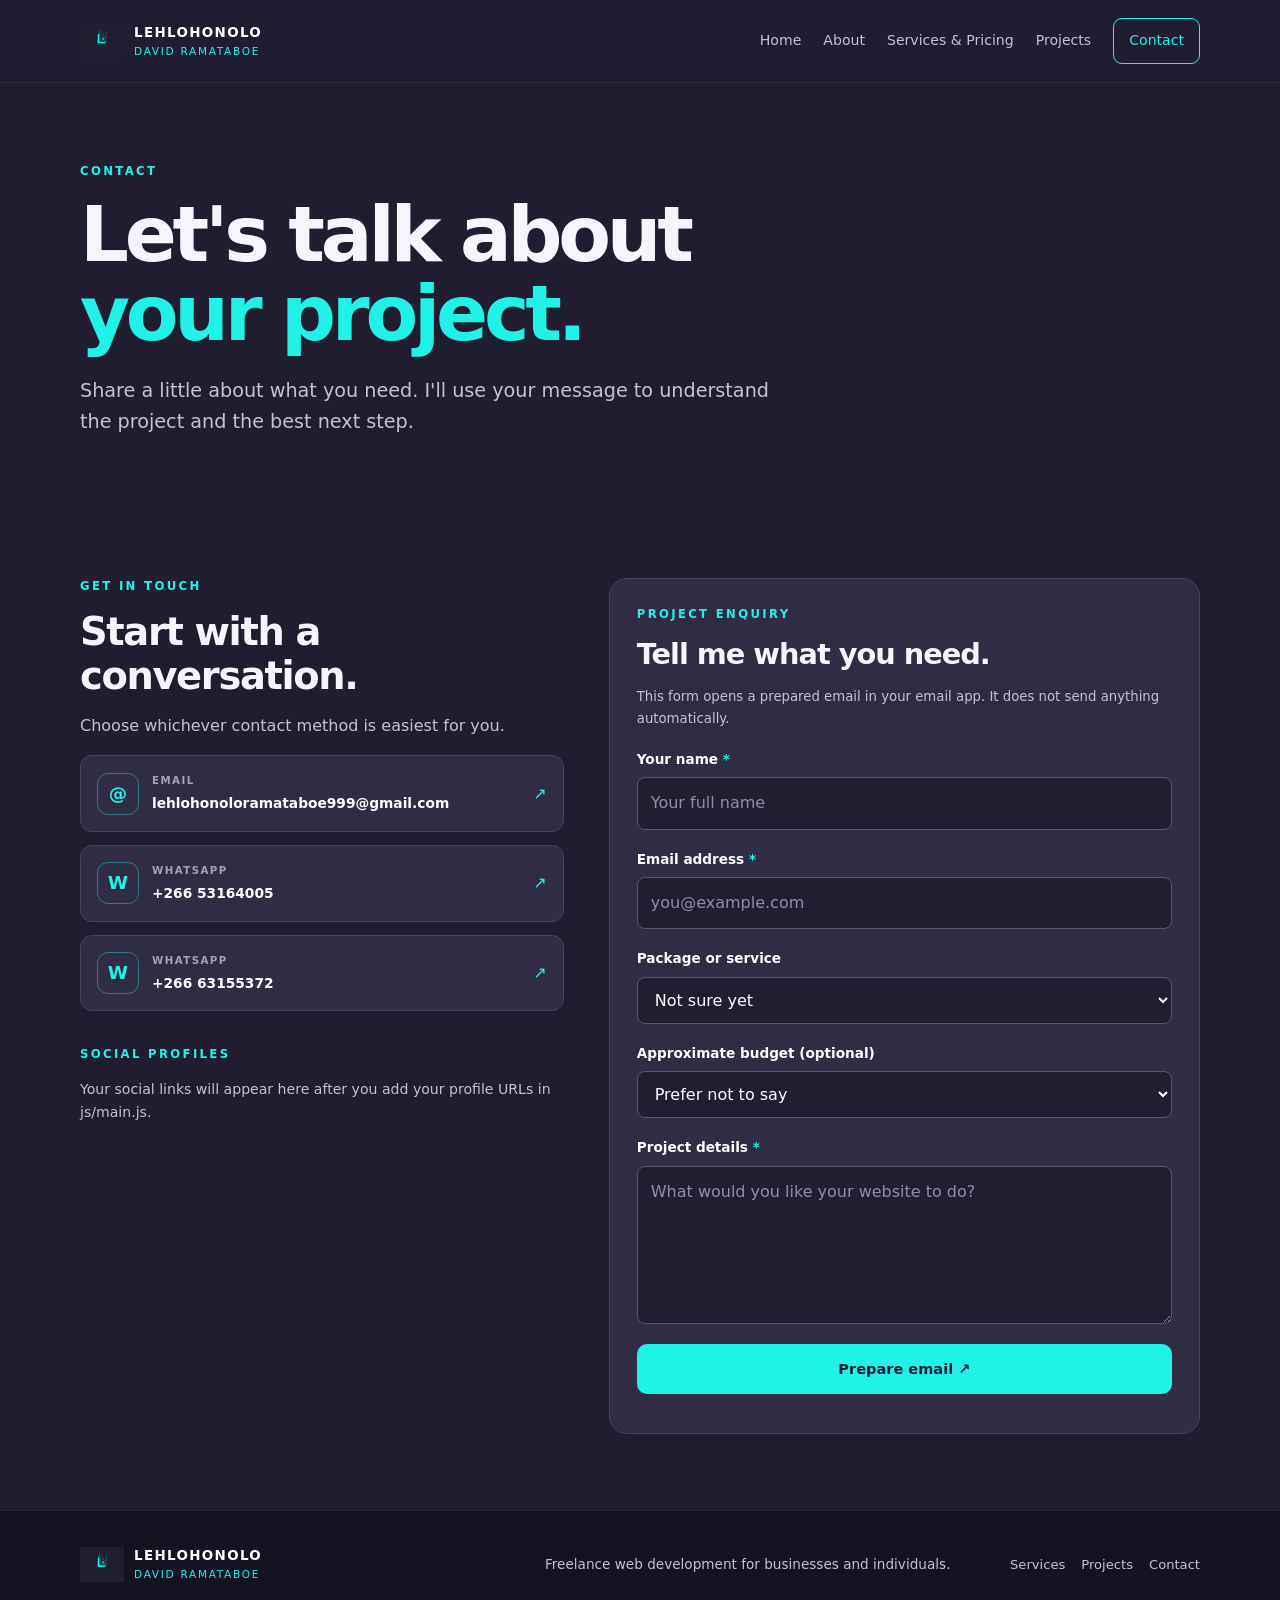
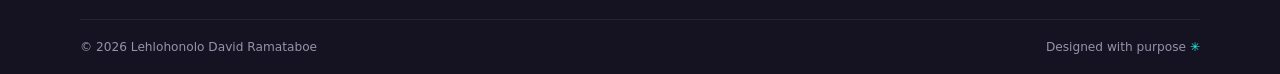
==== contact.html @ cb974753 "Add files via upload" ====
<!doctype html>
<html lang="en">
<head>
  <meta charset="utf-8"><meta name="viewport" content="width=device-width, initial-scale=1">
  <meta name="description" content="Contact Lehlohonolo David Ramataboe about a freelance website project.">
  <meta name="theme-color" content="#201D31">
  <title>Contact | Lehlohonolo David Ramataboe</title>
  <link rel="stylesheet" href="css/style.css"><script src="js/main.js" defer></script>
</head>
<body>
  <a class="skip-link" href="#main">Skip to content</a>
  <header class="site-header"><div class="container nav-wrap">
    <a class="brand" href="index.html" aria-label="Lehlohonolo David Ramataboe home"><img class="brand-logo" src="assets/logo.png" alt="" onerror="this.style.display='none'; this.nextElementSibling.style.display='grid'"><span class="logo-fallback" aria-hidden="true">L</span><span class="brand-name"><strong>LEHLOHONOLO</strong><span>DAVID RAMATABOE</span></span></a>
    <button class="menu-toggle" type="button" aria-expanded="false" aria-controls="primary-nav" aria-label="Open navigation"><span></span><span></span><span></span></button>
    <nav class="primary-nav" id="primary-nav" aria-label="Main navigation"><a href="index.html">Home</a><a href="about.html">About</a><a href="services.html">Services &amp; Pricing</a><a href="projects.html">Projects</a><a class="nav-cta" href="contact.html" aria-current="page">Contact</a></nav>
  </div></header>
  <main id="main">
    <section class="page-hero container"><p class="eyebrow">CONTACT</p><h1>Let's talk about<br><span class="accent">your project.</span></h1><p class="hero-lede">Share a little about what you need. I'll use your message to understand the project and the best next step.</p></section>
    <section class="section container contact-layout">
      <div class="contact-details"><p class="eyebrow">GET IN TOUCH</p><h2>Start with a conversation.</h2><p>Choose whichever contact method is easiest for you.</p>
        <a class="contact-method" href="mailto:lehlohonoloramataboe999@gmail.com"><span class="contact-icon">@</span><span><small>EMAIL</small><strong>lehlohonoloramataboe999@gmail.com</strong></span><span class="contact-arrow">↗</span></a>
        <a class="contact-method" href="https://wa.me/26653164005" target="_blank" rel="noopener noreferrer"><span class="contact-icon">W</span><span><small>WHATSAPP</small><strong>+266 53164005</strong></span><span class="contact-arrow">↗</span></a>
        <a class="contact-method" href="https://wa.me/26663155372" target="_blank" rel="noopener noreferrer"><span class="contact-icon">W</span><span><small>WHATSAPP</small><strong>+266 63155372</strong></span><span class="contact-arrow">↗</span></a>
        <div class="social-block"><p class="eyebrow">SOCIAL PROFILES</p><p>Add your profile URLs in <code>js/main.js</code> when ready. Social links will appear here once configured.</p><div class="social-links" data-social-links></div></div>
      </div>
      <form class="contact-form panel" id="contact-form">
        <p class="eyebrow">PROJECT ENQUIRY</p><h2>Tell me what you need.</h2>
        <p class="form-note">This form opens a prepared email in your email app. It does not send anything automatically.</p>
        <label for="name">Your name <span>*</span></label><input id="name" name="name" autocomplete="name" required placeholder="Your full name">
        <label for="email">Email address <span>*</span></label><input id="email" name="email" type="email" autocomplete="email" required placeholder="you@example.com">
        <label for="package">Package or service</label><select id="package" name="package"><option value="Not sure yet">Not sure yet</option><option value="Starter — R1,500">Starter — R1,500</option><option value="Business — R3,500">Business — R3,500</option><option value="Professional — R4,500">Professional — R4,500</option><option value="Website updates or maintenance">Website updates or maintenance</option><option value="Other / custom project">Other / custom project</option></select>
        <label for="budget">Approximate budget (optional)</label><select id="budget" name="budget"><option value="Not specified">Prefer not to say</option><option>Under R1,500</option><option>R1,500–R3,500</option><option>R3,500–R5,000</option><option>R5,000+</option></select>
        <label for="message">Project details <span>*</span></label><textarea id="message" name="message" rows="5" required placeholder="What would you like your website to do?"></textarea>
        <button class="button button-primary button-full" type="submit">Prepare email ↗</button><p class="form-feedback" id="form-feedback" role="status" aria-live="polite"></p>
      </form>
    </section>
  </main>
  <footer class="site-footer"><div class="container footer-main"><a class="brand footer-brand" href="index.html"><img class="brand-logo" src="assets/logo.png" alt="" onerror="this.style.display='none'; this.nextElementSibling.style.display='grid'"><span class="logo-fallback" aria-hidden="true">L</span><span class="brand-name"><strong>LEHLOHONOLO</strong><span>DAVID RAMATABOE</span></span></a><p>Freelance web development for businesses and individuals.</p><div class="footer-links"><a href="services.html">Services</a><a href="projects.html">Projects</a><a href="contact.html">Contact</a></div></div><div class="container footer-bottom"><span>© <span data-year></span> Lehlohonolo David Ramataboe</span><span>Designed with purpose <b>✳</b></span></div></footer>
</body></html>
---- css/style.css ----
:root {
  --navy: #201D31;
  --navy-deep: #171525;
  --turquoise: #20F2E8;
  --white: #FFFFFF;
  --muted: #C4C2D2;
  --panel: #302C43;
  --line: #48435D;
  --text-dark: #F6F5FB;
  --radius: 18px;
  --container: 1120px;
}
* { box-sizing: border-box; }
html { scroll-behavior: smooth; }
body { margin: 0; background: var(--navy); color: var(--text-dark); font-family: Inter, ui-sans-serif, system-ui, -apple-system, BlinkMacSystemFont, "Segoe UI", sans-serif; line-height: 1.65; }
img { display: block; max-width: 100%; }
a { color: inherit; text-decoration: none; }
button, input, select, textarea { font: inherit; }
button, a, input, select, textarea { -webkit-tap-highlight-color: transparent; }
:focus-visible { outline: 3px solid var(--turquoise); outline-offset: 4px; }
::selection { background: var(--turquoise); color: var(--navy); }
.container { width: min(var(--container), calc(100% - 40px)); margin-inline: auto; }
.skip-link { position: absolute; left: 12px; top: -60px; z-index: 1000; padding: 10px 14px; background: var(--turquoise); color: var(--navy); border-radius: 8px; font-weight: 700; }
.skip-link:focus { top: 12px; }
.site-header { position: sticky; top: 0; z-index: 100; background: rgba(32,29,49,.94); border-bottom: 1px solid rgba(255,255,255,.07); backdrop-filter: blur(14px); }
.nav-wrap { min-height: 82px; display: flex; align-items: center; justify-content: space-between; gap: 20px; }
.brand { display: inline-flex; align-items: center; gap: 10px; min-width: 0; }
.brand-logo { width: 44px; height: 44px; object-fit: contain; }
.logo-fallback { display: none; place-items: center; width: 44px; height: 44px; border: 2px solid var(--turquoise); color: var(--turquoise); border-radius: 12px; font-size: 28px; font-weight: 800; line-height: 1; }
.brand-name { display: flex; flex-direction: column; line-height: 1.2; letter-spacing: .09em; font-size: .78rem; }
.brand-name strong { font-size: .84rem; color: var(--white); letter-spacing: .1em; }
.brand-name span { margin-top: 4px; color: var(--turquoise); font-size: .66rem; letter-spacing: .16em; }
.primary-nav { display: flex; align-items: center; gap: 22px; }
.primary-nav a { color: var(--muted); font-size: .88rem; transition: color .2s ease; }
.primary-nav a:hover, .primary-nav a[aria-current="page"] { color: var(--turquoise); }
.primary-nav .nav-cta { padding: 10px 15px; border: 1px solid var(--turquoise); border-radius: 9px; color: var(--turquoise); }
.primary-nav .nav-cta:hover { background: var(--turquoise); color: var(--navy); }
.menu-toggle { display: none; background: transparent; border: 1px solid var(--line); color: var(--white); border-radius: 10px; width: 44px; height: 44px; padding: 11px; cursor: pointer; }
.menu-toggle span { display: block; height: 2px; background: var(--turquoise); margin: 4px 0; transition: transform .2s ease; }
.hero { min-height: 570px; padding-block: 82px 90px; display: grid; grid-template-columns: 1.15fr .85fr; align-items: center; gap: 50px; }
.hero-copy { max-width: 660px; }
.eyebrow { margin: 0 0 14px; color: var(--turquoise); font-size: .73rem; font-weight: 800; letter-spacing: .2em; line-height: 1.5; }
.status-dot { display: inline-block; width: 7px; height: 7px; margin: 0 7px 1px 0; background: var(--turquoise); border-radius: 50%; box-shadow: 0 0 14px rgba(32,242,232,.7); }
h1, h2, h3, p { margin-top: 0; }
h1 { margin-bottom: 22px; font-size: clamp(2.6rem, 6vw, 5rem); letter-spacing: -.055em; line-height: 1.03; }
h2 { margin-bottom: 15px; font-size: clamp(1.8rem, 3vw, 2.8rem); letter-spacing: -.035em; line-height: 1.15; }
h3 { margin-bottom: 10px; font-size: 1.2rem; line-height: 1.3; }
.accent { color: var(--turquoise); }
.hero-lede { max-width: 610px; color: var(--muted); font-size: clamp(1.05rem, 2vw, 1.2rem); }
.button-row { display: flex; flex-wrap: wrap; gap: 12px; margin-top: 28px; }
.button { display: inline-flex; justify-content: center; align-items: center; gap: 12px; min-height: 48px; padding: 12px 18px; border: 1px solid transparent; border-radius: 10px; font-weight: 750; font-size: .91rem; cursor: pointer; transition: transform .2s ease, background .2s ease, border-color .2s ease; }
.button:hover { transform: translateY(-2px); }
.button-primary { background: var(--turquoise); color: var(--navy); }
.button-primary:hover { background: #70FFF8; }
.button-outline { border-color: var(--line); color: var(--white); background: transparent; }
.button-outline:hover { border-color: var(--turquoise); color: var(--turquoise); }
.button-full { width: 100%; }
.hero-note { margin: 22px 0 0; color: #9692AC; font-size: .83rem; }
.hero-art { position: relative; min-height: 350px; display: grid; place-items: center; overflow: hidden; border: 1px solid rgba(32,242,232,.25); border-radius: 28px; background: radial-gradient(circle at 50% 45%, rgba(32,242,232,.11), transparent 46%), linear-gradient(145deg, rgba(48,44,67,.92), rgba(23,21,37,.75)); }
.hero-art::before, .hero-art::after { content: ""; position: absolute; width: 150px; height: 150px; border: 1px solid rgba(32,242,232,.35); transform: rotate(45deg); }
.hero-art::before { top: -95px; right: -45px; }
.hero-art::after { bottom: -105px; left: -55px; }
.orbit { position: absolute; border: 1px solid rgba(32,242,232,.25); border-radius: 50%; }
.orbit-one { width: 230px; height: 230px; }
.orbit-two { width: 290px; height: 290px; border-style: dashed; }
.hero-monogram { position: relative; display: grid; place-items: center; width: 142px; height: 142px; border: 2px solid var(--turquoise); border-radius: 35px 10px 35px 10px; color: var(--turquoise); font-size: 6rem; font-weight: 850; line-height: 1; box-shadow: 0 0 45px rgba(32,242,232,.1), inset 0 0 35px rgba(32,242,232,.08); }
.hero-monogram span { position: absolute; top: 8px; right: 10px; font-size: 1.6rem; }
.circuit { position: absolute; background: var(--turquoise); opacity: .8; }
.circuit-a { top: 18%; left: 22%; width: 1px; height: 50px; }
.circuit-a::before, .circuit-b::before, .circuit-c::before { content: ""; position: absolute; width: 7px; height: 7px; border-radius: 50%; background: var(--turquoise); }
.circuit-a::before { top: -3px; left: -3px; }
.circuit-b { right: 20%; bottom: 24%; width: 1px; height: 62px; }
.circuit-b::before { top: -3px; left: -3px; }
.circuit-c { right: 24%; top: 22%; width: 45px; height: 1px; }
.circuit-c::before { top: -3px; right: -3px; }
.art-label { position: absolute; bottom: 22px; color: #A7A3BC; font-size: .62rem; letter-spacing: .22em; }
.section { padding-block: 76px; }
.section-muted { background: var(--navy-deep); border-block: 1px solid rgba(255,255,255,.045); }
.section-heading { max-width: 690px; margin-bottom: 34px;}
.section-heading > p:not(.eyebrow) { color: var(--muted); }
.split-heading { display: flex; align-items: end; justify-content: space-between; gap: 20px; max-width: none; }
.card-grid { display: grid; gap: 18px; }
.card-grid.three { grid-template-columns: repeat(3, minmax(0,1fr)); }
.feature-card { position: relative; padding: 27px; background: var(--panel); border: 1px solid rgba(255,255,255,.07); border-radius: var(--radius); }
.card-index { position: absolute; top: 22px; right: 23px; color: #77728E; font-size: .75rem; letter-spacing: .12em; }
.icon-box { display: grid; place-items: center; width: 48px; height: 48px; margin-bottom: 24px; border: 1px solid rgba(32,242,232,.45); border-radius: 13px; color: var(--turquoise); font-size: 1.65rem; }
.feature-card p { color: var(--muted); font-size: .93rem; }
.text-link { display: inline-flex; gap: 8px; color: var(--turquoise); font-size: .88rem; font-weight: 700; }
.text-link:hover { text-decoration: underline; text-underline-offset: 4px; }
.project-preview { display: grid; grid-template-columns: 1fr 1fr; overflow: hidden; border: 1px solid var(--line); border-radius: var(--radius); background: var(--panel); }
.project-placeholder { min-height: 300px; display: flex; flex-direction: column; justify-content: center; align-items: center; gap: 15px; background: radial-gradient(circle, rgba(32,242,232,.1), transparent 60%), #242036; color: #9A96AF; font-size: .67rem; letter-spacing: .2em; }
.placeholder-mark { display: grid; place-items: center; width: 100px; height: 100px; border: 2px solid var(--turquoise); border-radius: 24px 8px 24px 8px; color: var(--turquoise); font-size: 4rem; font-weight: 800; }
.placeholder-mark span { font-size: 1rem; }
.project-info { align-self: center; padding: 35px; }
.project-info p:not(.eyebrow) { color: var(--muted); }
.cta-section { display: flex; justify-content: space-between; align-items: center; gap: 24px; padding-block: 75px; }
.cta-section h2 { margin-bottom: 10px; }
.cta-section p:not(.eyebrow) { margin-bottom: 0; color: var(--muted); }
.site-footer { background: #151322; border-top: 1px solid rgba(255,255,255,.07); }
.footer-main { display: grid; grid-template-columns: 1fr 1fr auto; align-items: center; gap: 22px; padding-block: 32px; }
.footer-main > p { margin: 0; color: var(--muted); font-size: .85rem; }
.footer-links { display: flex; flex-wrap: wrap; gap: 16px; }
.footer-links a { color: var(--muted); font-size: .82rem; }
.footer-links a:hover { color: var(--turquoise); }
.footer-bottom { display: flex; justify-content: space-between; gap: 18px; padding-block: 17px; border-top: 1px solid rgba(255,255,255,.07); color: #9692A9; font-size: .76rem; }
.footer-bottom b { color: var(--turquoise); }
.page-hero { padding-block: 80px 45px; }
.page-hero h1 { max-width: 850px; }
.page-hero .hero-lede { max-width: 720px; }
.content-layout { display: grid; grid-template-columns: .8fr 1.2fr; gap: 70px; }
.prose { color: var(--muted); font-size: 1.02rem; }
.prose p { margin-bottom: 20px; }
.pricing-grid { display: grid; grid-template-columns: repeat(3, minmax(0,1fr)); gap: 18px; align-items: stretch; }
.price-card { position: relative; display: flex; flex-direction: column; padding: 27px 24px 24px; background: var(--panel); border: 1px solid var(--line); border-radius: var(--radius); }
.price-card.featured { border-color: var(--turquoise); box-shadow: 0 0 28px rgba(32,242,232,.07); }
.popular-label { position: absolute; top: -12px; right: 20px; padding: 4px 9px; background: var(--turquoise); color: var(--navy); border-radius: 5px; font-size: .62rem; font-weight: 900; letter-spacing: .12em; }
.price-card h2 { margin-bottom: 8px; font-size: 1.75rem; }
.price-description { min-height: 52px; margin-bottom: 16px; color: var(--muted); font-size: .9rem; }
.price { margin-bottom: 0; color: var(--turquoise); font-size: clamp(2.2rem, 3.5vw, 3rem); font-weight: 850; letter-spacing: -.05em; line-height: 1.15; }
.price-note { margin: 8px 0 20px; color: #A9A5BC; font-size: .82rem; }
.check-list { display: grid; gap: 13px; padding: 0; margin: 0 0 28px; list-style: none; color: #E7E5EF; font-size: .89rem; }
.check-list li { position: relative; padding-left: 25px; }
.check-list li::before { content: "✓"; position: absolute; left: 0; color: var(--turquoise); font-weight: 900; }
.price-card .button { margin-top: auto; }
.extras-grid { display: grid; grid-template-columns: repeat(3, minmax(0,1fr)); gap: 18px; }
.extra-card { padding: 24px; border: 1px solid var(--line); border-radius: 15px; background: var(--panel); }
.extra-icon { display: inline-grid; place-items: center; width: 42px; height: 42px; margin-bottom: 16px; border: 1px solid rgba(32,242,232,.4); border-radius: 12px; color: var(--turquoise); font-size: 1.6rem; }
.extra-card p { color: var(--muted); font-size: .9rem; }
.extra-card .extra-price { color: var(--turquoise); font-weight: 800; font-size: 1.02rem; }
.terms { max-width: 820px; }
.terms p:not(.eyebrow) { margin-bottom: 24px; color: var(--muted); }
.case-study { display: grid; grid-template-columns: 1fr 1fr; gap: 40px; align-items: center; }
.case-visual { position: relative; min-height: 340px; overflow: hidden; border: 1px solid var(--line); border-radius: var(--radius); background: #252137; padding: 18px; }
.browser-bar { display: flex; align-items: center; gap: 6px; height: 32px; padding-inline: 10px; border: 1px solid var(--line); border-radius: 8px 8px 0 0; background: var(--panel); }
.browser-bar i { width: 7px; height: 7px; background: #7A7590; border-radius: 50%; }
.browser-bar span { margin-left: 10px; color: #8F8AA4; font-size: .65rem; }
.browser-content { min-height: 240px; padding: 25px; border: 1px solid var(--line); border-top: 0; background: linear-gradient(145deg, #302C43, #1D1A2C); }
.mini-logo { width: 28px; height: 28px; margin-bottom: 30px; border: 1px solid var(--turquoise); border-radius: 8px; }
.mini-line { width: 45%; height: 8px; margin-bottom: 10px; background: #6B667F; border-radius: 8px; }
.mini-line.long { width: 75%; height: 14px; background: var(--white); }
.mini-button { width: 95px; height: 25px; margin-top: 20px; background: var(--turquoise); border-radius: 5px; }
.mini-cards { display: flex; gap: 10px; margin-top: 25px; }
.mini-cards span { height: 48px; flex: 1; background: #3B3651; border: 1px solid #504A68; border-radius: 5px; }
.visual-caption { display: block; margin-top: 13px; color: #A7A3B8; text-align: center; font-size: .62rem; letter-spacing: .17em; }
.case-content p:not(.eyebrow) { color: var(--muted); }
.tag-row { display: flex; flex-wrap: wrap; gap: 8px; margin: 20px 0; }
.tag { padding: 5px 9px; border: 1px solid var(--line); border-radius: 6px; color: #C7C3D8; font-size: .72rem; }
.case-detail { margin-bottom: 16px; font-size: .9rem; }
.case-detail strong { color: var(--white); }
.notice-card { display: flex; align-items: start; gap: 15px; margin-top: 38px; padding: 20px; border: 1px solid var(--line); border-radius: 13px; background: var(--panel); }
.notice-card p { margin: 0; color: var(--muted); font-size: .9rem; }
.notice-card strong { color: var(--white); }
.notice-symbol { display: grid; place-items: center; flex: 0 0 30px; height: 30px; border: 1px solid var(--turquoise); border-radius: 50%; color: var(--turquoise); font-weight: 800; }
.contact-layout { display: grid; grid-template-columns: .9fr 1.1fr; gap: 45px; align-items: start; }
.contact-details > p:not(.eyebrow) { color: var(--muted); }
.contact-method { display: flex; align-items: center; gap: 13px; margin-top: 13px; padding: 16px; border: 1px solid var(--line); border-radius: 12px; background: var(--panel); }
.contact-method:hover { border-color: var(--turquoise); }
.contact-icon { display: grid; place-items: center; flex: 0 0 42px; height: 42px; border: 1px solid rgba(32,242,232,.4); border-radius: 11px; color: var(--turquoise); font-size: 1.15rem; font-weight: 800; }
.contact-method > span:nth-child(2) { display: flex; flex-direction: column; min-width: 0; }
.contact-method small { margin-bottom: 3px; color: #A5A0BA; font-size: .64rem; font-weight: 800; letter-spacing: .14em; }
.contact-method strong { overflow-wrap: anywhere; color: var(--white); font-size: .86rem; }
.contact-arrow { margin-left: auto; color: var(--turquoise); }
.social-block { margin-top: 35px; }
.social-block > p:not(.eyebrow) { color: var(--muted); font-size: .88rem; }
.social-links { display: flex; flex-wrap: wrap; gap: 9px; }
.social-links a { padding: 7px 11px; border: 1px solid var(--line); border-radius: 8px; color: var(--turquoise); font-size: .82rem; }
.social-links a:hover { background: var(--turquoise); color: var(--navy); }
.panel { padding: 27px; border: 1px solid var(--line); border-radius: var(--radius); background: var(--panel); }
.contact-form h2 { font-size: 1.8rem; }
.form-note { color: var(--muted); font-size: .83rem; }
.contact-form label { display: block; margin: 18px 0 7px; color: var(--white); font-size: .85rem; font-weight: 700; }
.contact-form label span { color: var(--turquoise); }
.contact-form input, .contact-form select, .contact-form textarea { display: block; width: 100%; min-height: 47px; padding: 12px 13px; border: 1px solid #5A546F; border-radius: 8px; background: #211E32; color: var(--white); }
.contact-form textarea { resize: vertical; min-height: 125px; }
.contact-form input::placeholder, .contact-form textarea::placeholder { color: #928DA6; }
.contact-form select { color-scheme: dark; }
.contact-form button { margin-top: 20px; }
.form-feedback { margin: 12px 0 0; color: var(--turquoise); font-size: .84rem; }
@media (max-width: 900px) {
  .primary-nav { gap: 13px; }
  .primary-nav a { font-size: .8rem; }
  .brand-name strong { font-size: .75rem; }
  .hero { gap: 30px; }
  .card-grid.three, .pricing-grid { grid-template-columns: 1fr 1fr; }
  .price-card:last-child { grid-column: 1 / -1; }
  .footer-main { grid-template-columns: 1fr 1fr; }
  .footer-links { grid-column: 1 / -1; }
}
@media (max-width: 680px) {
  .container { width: min(var(--container), calc(100% - 32px)); }
  .nav-wrap { min-height: 72px; }
  .brand-logo, .logo-fallback { width: 38px; height: 38px; }
  .brand-name strong { font-size: .72rem; }
  .brand-name span { font-size: .58rem; }
  .menu-toggle { display: block; flex: 0 0 44px; }
  .primary-nav { position: absolute; top: calc(100% + 1px); left: 0; right: 0; display: none; flex-direction: column; align-items: stretch; gap: 0; padding: 10px 16px 17px; background: var(--navy); border-bottom: 1px solid var(--line); }
  .primary-nav.is-open { display: flex; }
  .primary-nav a { padding: 13px 10px; font-size: .94rem; }
  .primary-nav .nav-cta { margin-top: 7px; text-align: center; }
  .hero { min-height: auto; padding-block: 64px 58px; grid-template-columns: 1fr; gap: 36px; }
  h1 { font-size: clamp(2.65rem, 12vw, 4rem); }
  .hero-art { min-height: 280px; }
  .hero-monogram { width: 115px; height: 115px; font-size: 4.7rem; }
  .orbit-one { width: 190px; height: 190px; }
  .orbit-two { width: 235px; height: 235px; }
  .section { padding-block: 57px; }
  .card-grid.three, .pricing-grid, .extras-grid { grid-template-columns: 1fr; }
  .price-card:last-child { grid-column: auto; }
  .feature-card { padding: 24px; }
  .split-heading { align-items: start; flex-direction: column; }
  .project-preview, .content-layout, .case-study, .contact-layout { grid-template-columns: 1fr; gap: 25px; }
  .project-placeholder { min-height: 235px; }
  .project-info { padding: 25px; }
  .page-hero { padding-block: 61px 25px; }
  .cta-section { align-items: start; flex-direction: column; padding-block: 55px; }
  .footer-main { grid-template-columns: 1fr; gap: 18px; padding-block: 28px; }
  .footer-links { grid-column: auto; }
  .footer-bottom { flex-direction: column; gap: 5px; }
  .panel { padding: 21px; }
  .case-visual { min-height: 290px; }
}
@media (prefers-reduced-motion: reduce) {
  *, *::before, *::after { scroll-behavior: auto !important; animation-duration: .01ms !important; animation-iteration-count: 1 !important; transition-duration: .01ms !important; }
}
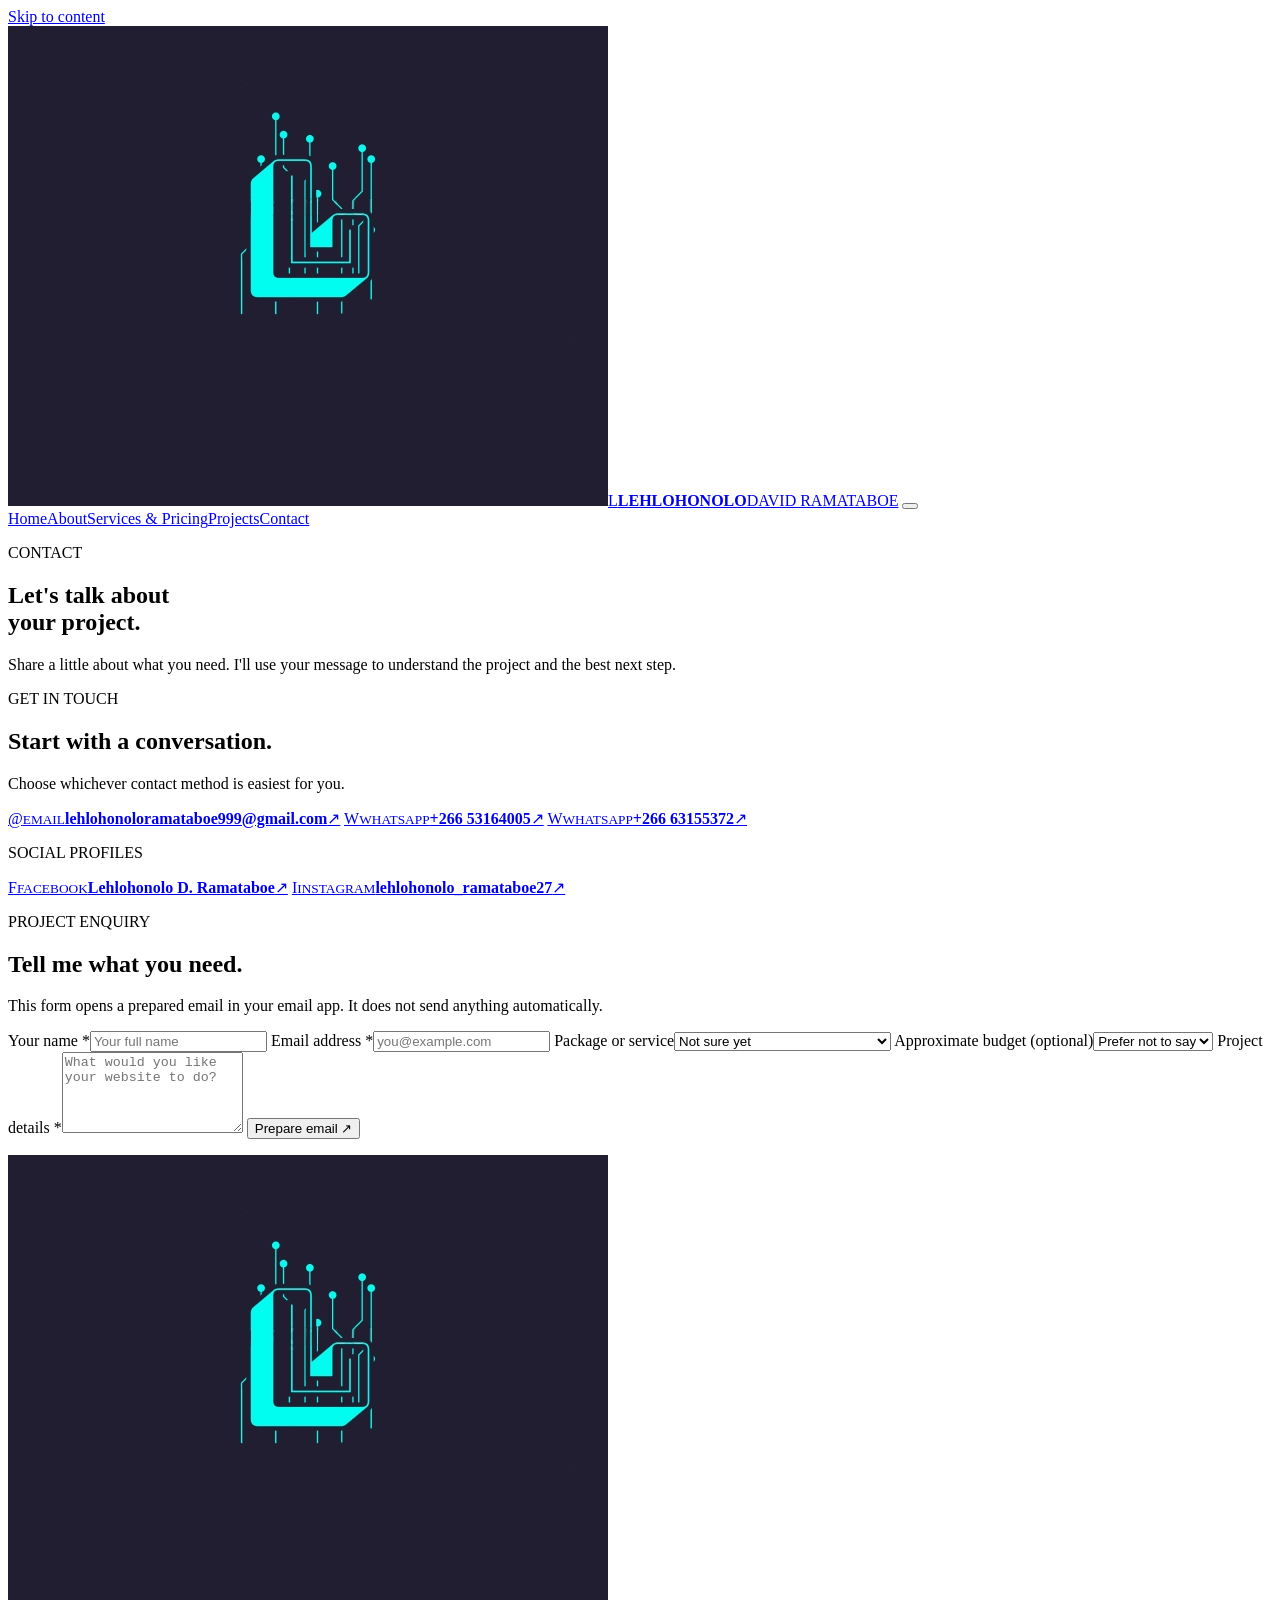
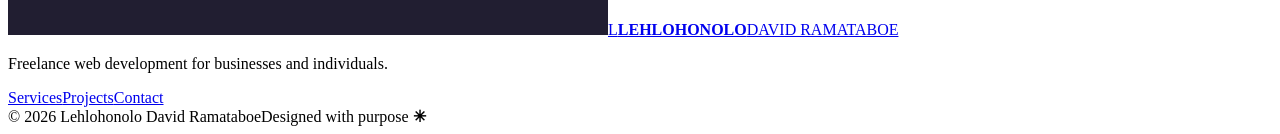
==== commit cf310f00: "Add files via upload" ====
--- a/contact.html
+++ b/contact.html
@@ -21,7 +21,11 @@
         <a class="contact-method" href="mailto:lehlohonoloramataboe999@gmail.com"><span class="contact-icon">@</span><span><small>EMAIL</small><strong>lehlohonoloramataboe999@gmail.com</strong></span><span class="contact-arrow">↗</span></a>
         <a class="contact-method" href="https://wa.me/26653164005" target="_blank" rel="noopener noreferrer"><span class="contact-icon">W</span><span><small>WHATSAPP</small><strong>+266 53164005</strong></span><span class="contact-arrow">↗</span></a>
         <a class="contact-method" href="https://wa.me/26663155372" target="_blank" rel="noopener noreferrer"><span class="contact-icon">W</span><span><small>WHATSAPP</small><strong>+266 63155372</strong></span><span class="contact-arrow">↗</span></a>
-        <div class="social-block"><p class="eyebrow">SOCIAL PROFILES</p><p>Add your profile URLs in <code>js/main.js</code> when ready. Social links will appear here once configured.</p><div class="social-links" data-social-links></div></div>
+      <div class="social-block"><p class="eyebrow">SOCIAL PROFILES</p>
+        <a class="social-links" href="https://www.facebook.com/mahlohonoloramataboe.mary" target="_blank" rel="noopener noreferrer"><span class="contact-icon">F</span><span><small>FACEBOOK</small><strong>Lehlohonolo D. Ramataboe</strong></span><span class="contact-arrow">↗</span></a>
+        <a class="social-links" href="https://www.instagram.com/lehlohonolo_ramataboe27?obrf=MTgxNnZ2NDVscHZ4ag==" target="_blank" rel="noopener noreferrer"><span class="contact-icon">I</span><span><small>INSTAGRAM</small><strong>lehlohonolo_ramataboe27</strong></span><span class="contact-arrow">↗</span></a>
+      </div>
+    </div>
       </div>
       <form class="contact-form panel" id="contact-form">
         <p class="eyebrow">PROJECT ENQUIRY</p><h2>Tell me what you need.</h2>
